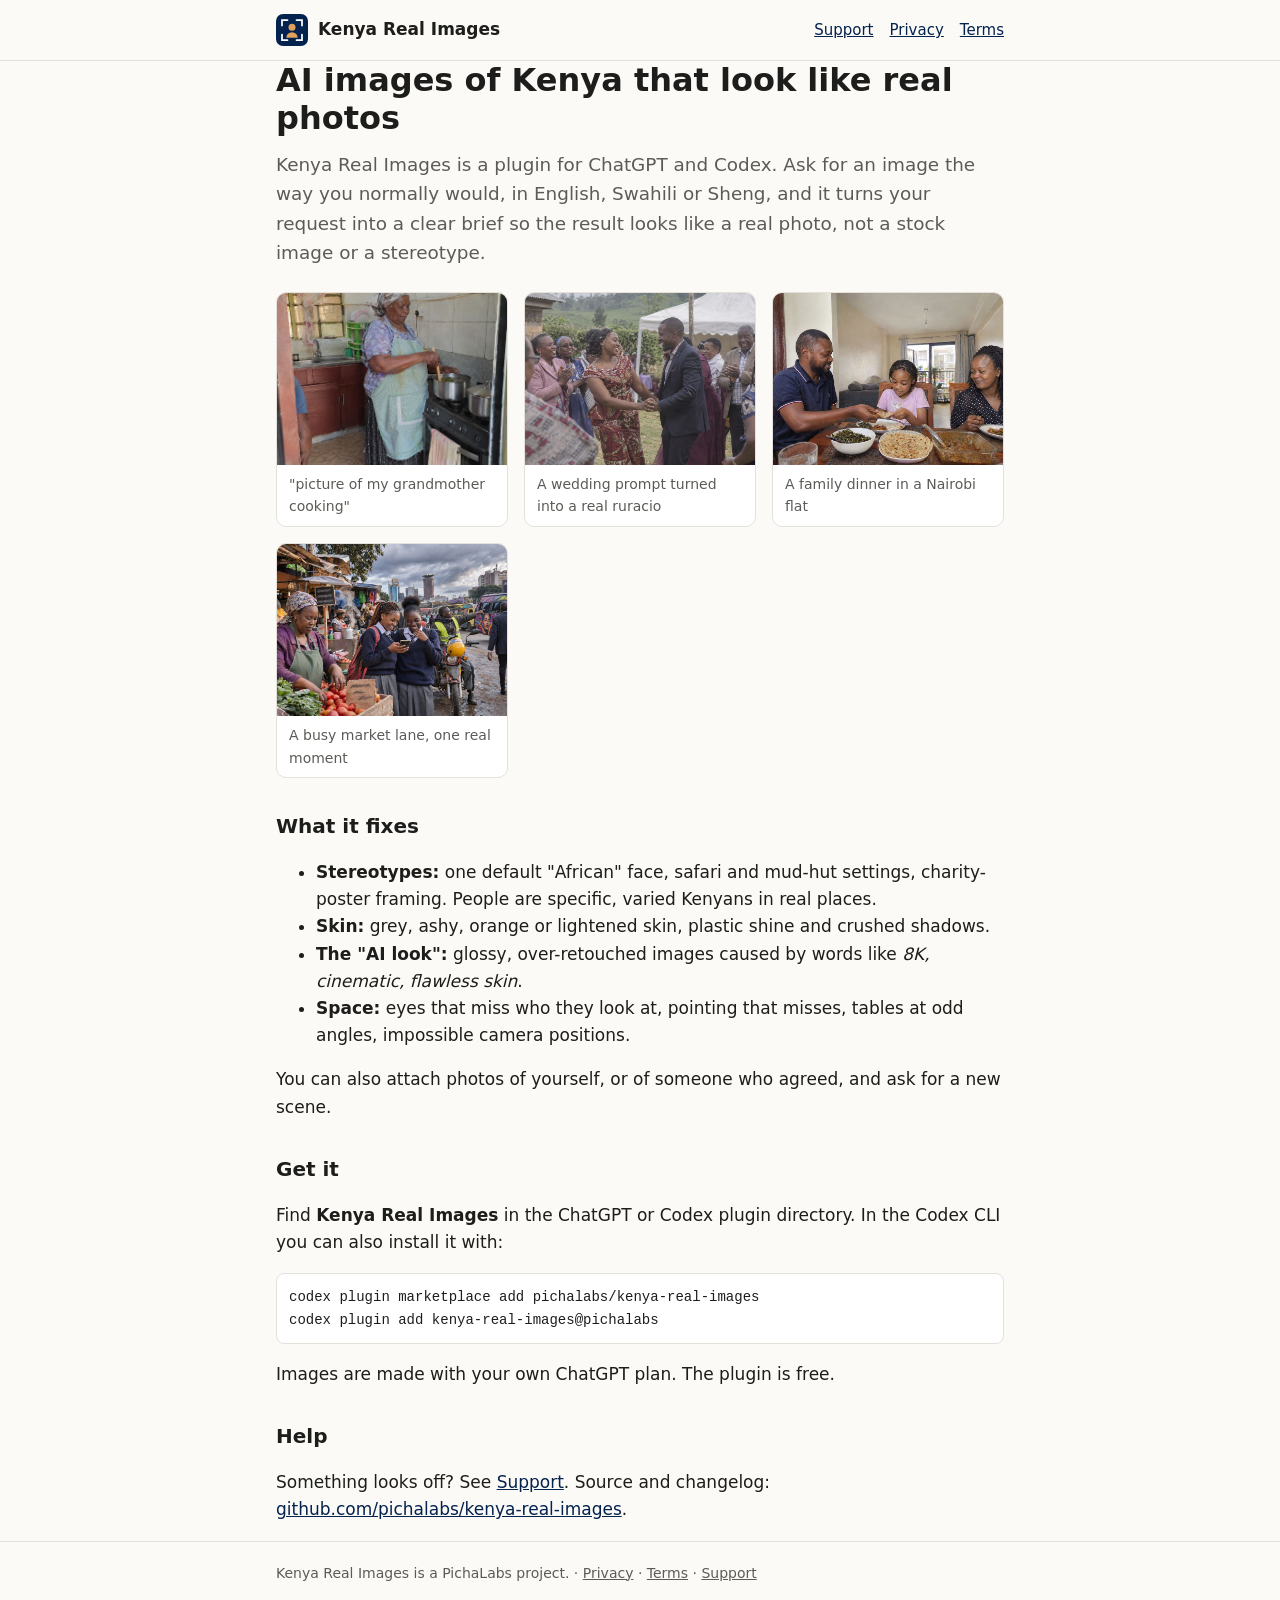
==== docs/index.html @ c6b68c50 "1.0.0: out of beta, GitHub Pages site, directory submission kit - Version 1.0.0 in both manifests, R" ====
<!doctype html>
<html lang="en">
<head>
<meta charset="utf-8">
<meta name="viewport" content="width=device-width, initial-scale=1">
<title>Kenya Real Images</title>
<meta name="description" content="A ChatGPT and Codex plugin that makes AI images of Kenyan people and places look like real photos, not stock images or stereotypes.">
<link rel="icon" href="favicon.png">
<link rel="stylesheet" href="style.css">
</head>
<body>
<header><div class="wrap">
  <a class="brand" href="./"><img src="logo.svg" alt="">Kenya Real Images</a>
  <nav><a href="support.html">Support</a><a href="privacy.html">Privacy</a><a href="terms.html">Terms</a></nav>
</div></header>
<main class="wrap">
  <h1>AI images of Kenya that look like real photos</h1>
  <p class="lead">Kenya Real Images is a plugin for ChatGPT and Codex. Ask for an image the way you normally would, in English, Swahili or Sheng, and it turns your request into a clear brief so the result looks like a real photo, not a stock image or a stereotype.</p>

  <div class="grid">
    <figure><img src="images/grandmother.jpg" alt="A grandmother cooking sukuma wiki in her kitchen"><figcaption>"picture of my grandmother cooking"</figcaption></figure>
    <figure><img src="images/ruracio.jpg" alt="A ruracio ceremony in a family compound"><figcaption>A wedding prompt turned into a real ruracio</figcaption></figure>
    <figure><img src="images/family-dinner.jpg" alt="A family dinner in a Nairobi flat"><figcaption>A family dinner in a Nairobi flat</figcaption></figure>
    <figure><img src="images/market.jpg" alt="A busy Nairobi market lane"><figcaption>A busy market lane, one real moment</figcaption></figure>
  </div>

  <h2>What it fixes</h2>
  <ul>
    <li><strong>Stereotypes:</strong> one default "African" face, safari and mud-hut settings, charity-poster framing. People are specific, varied Kenyans in real places.</li>
    <li><strong>Skin:</strong> grey, ashy, orange or lightened skin, plastic shine and crushed shadows.</li>
    <li><strong>The "AI look":</strong> glossy, over-retouched images caused by words like <em>8K, cinematic, flawless skin</em>.</li>
    <li><strong>Space:</strong> eyes that miss who they look at, pointing that misses, tables at odd angles, impossible camera positions.</li>
  </ul>
  <p>You can also attach photos of yourself, or of someone who agreed, and ask for a new scene.</p>

  <h2>Get it</h2>
  <p>Find <strong>Kenya Real Images</strong> in the ChatGPT or Codex plugin directory. In the Codex CLI you can also install it with:</p>
  <pre>codex plugin marketplace add pichalabs/kenya-real-images
codex plugin add kenya-real-images@pichalabs</pre>
  <p>Images are made with your own ChatGPT plan. The plugin is free.</p>

  <h2>Help</h2>
  <p>Something looks off? See <a href="support.html">Support</a>. Source and changelog: <a href="https://github.com/pichalabs/kenya-real-images">github.com/pichalabs/kenya-real-images</a>.</p>
</main>
<footer><div class="wrap">Kenya Real Images is a PichaLabs project. &middot; <a href="privacy.html">Privacy</a> &middot; <a href="terms.html">Terms</a> &middot; <a href="support.html">Support</a></div></footer>
</body>
</html>
---- docs/style.css ----
:root {
  --bg: #fbfaf7;
  --fg: #1d1d1b;
  --muted: #5b5b57;
  --line: #e4e1da;
  --brand: #04224e;
  --accent: #b9732c;
  --card: #ffffff;
}
@media (prefers-color-scheme: dark) {
  :root {
    --bg: #11151c;
    --fg: #ecebe7;
    --muted: #a7a6a0;
    --line: #2a3140;
    --brand: #9fbfff;
    --accent: #e0a15a;
    --card: #171c25;
  }
}
* { box-sizing: border-box; }
body {
  margin: 0;
  background: var(--bg);
  color: var(--fg);
  font: 17px/1.6 system-ui, -apple-system, "Segoe UI", Roboto, sans-serif;
}
.wrap { max-width: 760px; margin: 0 auto; padding: 0 16px; }
header { border-bottom: 1px solid var(--line); }
header .wrap { display: flex; align-items: center; gap: 12px; flex-wrap: wrap; padding: 14px 16px; }
header a.brand { display: flex; align-items: center; gap: 10px; color: var(--fg); text-decoration: none; font-weight: 650; }
header img { width: 32px; height: 32px; }
nav { margin-left: auto; display: flex; gap: 16px; flex-wrap: wrap; font-size: 15px; }
a { color: var(--brand); }
main { padding: 32px 0 48px; }
h1 { font-size: 2rem; line-height: 1.2; margin: 0 0 12px; }
h2 { font-size: 1.25rem; margin: 32px 0 8px; }
p.lead { font-size: 1.15rem; color: var(--muted); margin-top: 0; }
.muted { color: var(--muted); font-size: 15px; }
.grid { display: grid; grid-template-columns: repeat(auto-fit, minmax(220px, 1fr)); gap: 16px; margin: 24px 0; }
figure { margin: 0; background: var(--card); border: 1px solid var(--line); border-radius: 10px; overflow: hidden; }
figure img { width: 100%; display: block; aspect-ratio: 4 / 3; object-fit: cover; }
figcaption { padding: 8px 12px; font-size: 14px; color: var(--muted); }
pre { background: var(--card); border: 1px solid var(--line); border-radius: 8px; padding: 12px; overflow-x: auto; font-size: 14px; }
footer { border-top: 1px solid var(--line); padding: 20px 0 32px; font-size: 14px; color: var(--muted); }
footer a { color: var(--muted); }
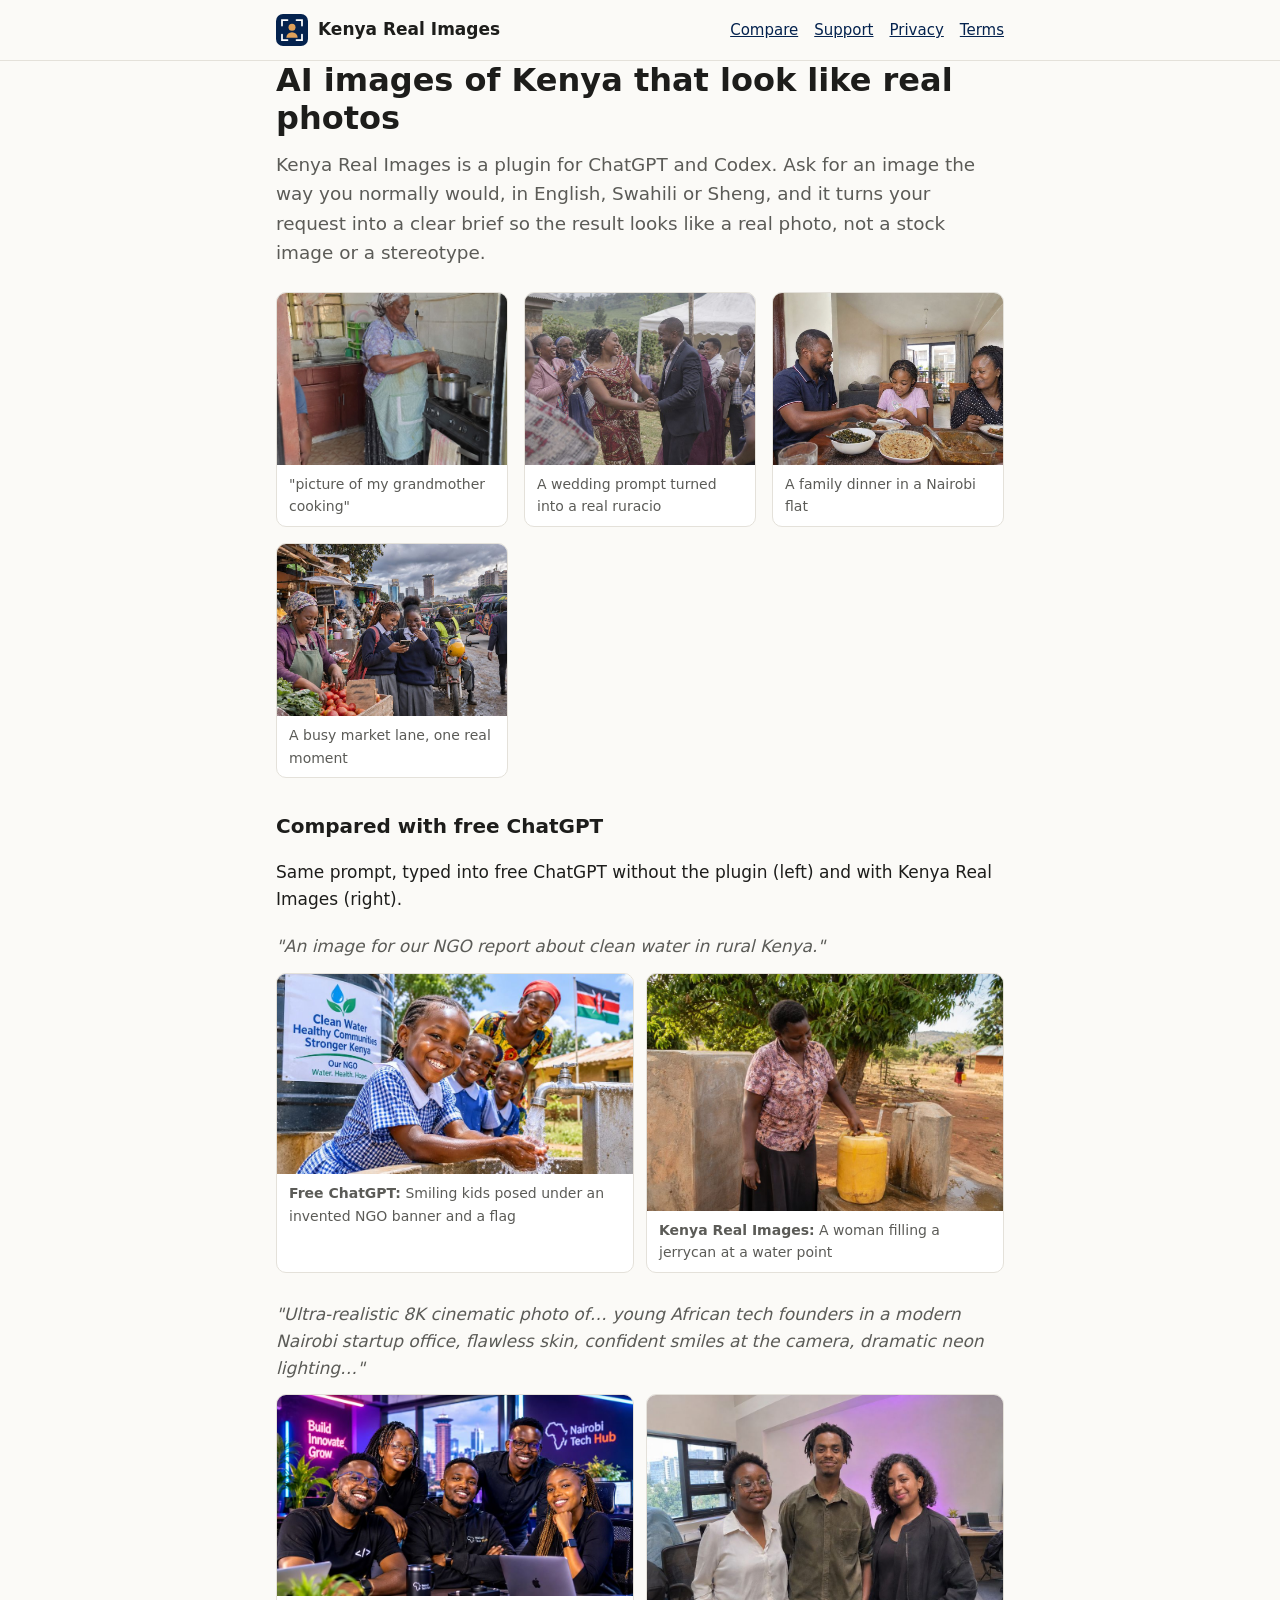
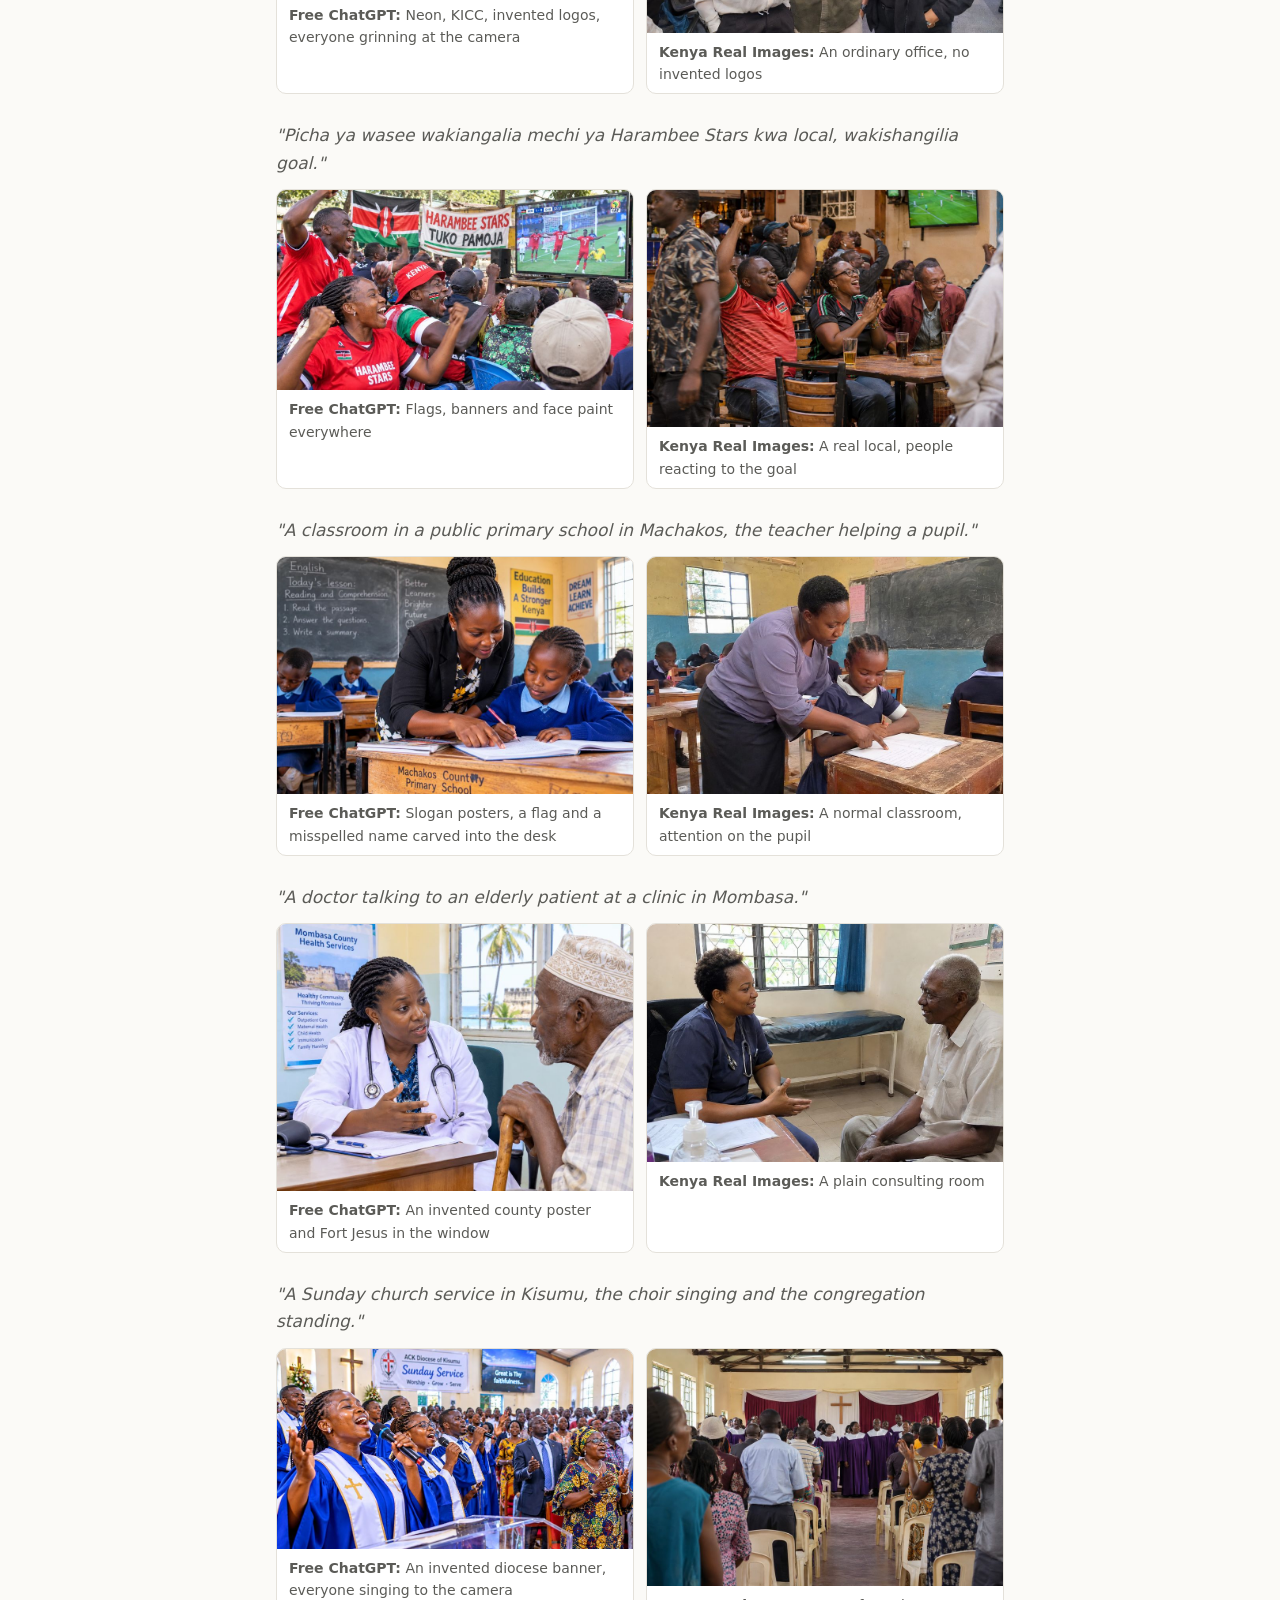
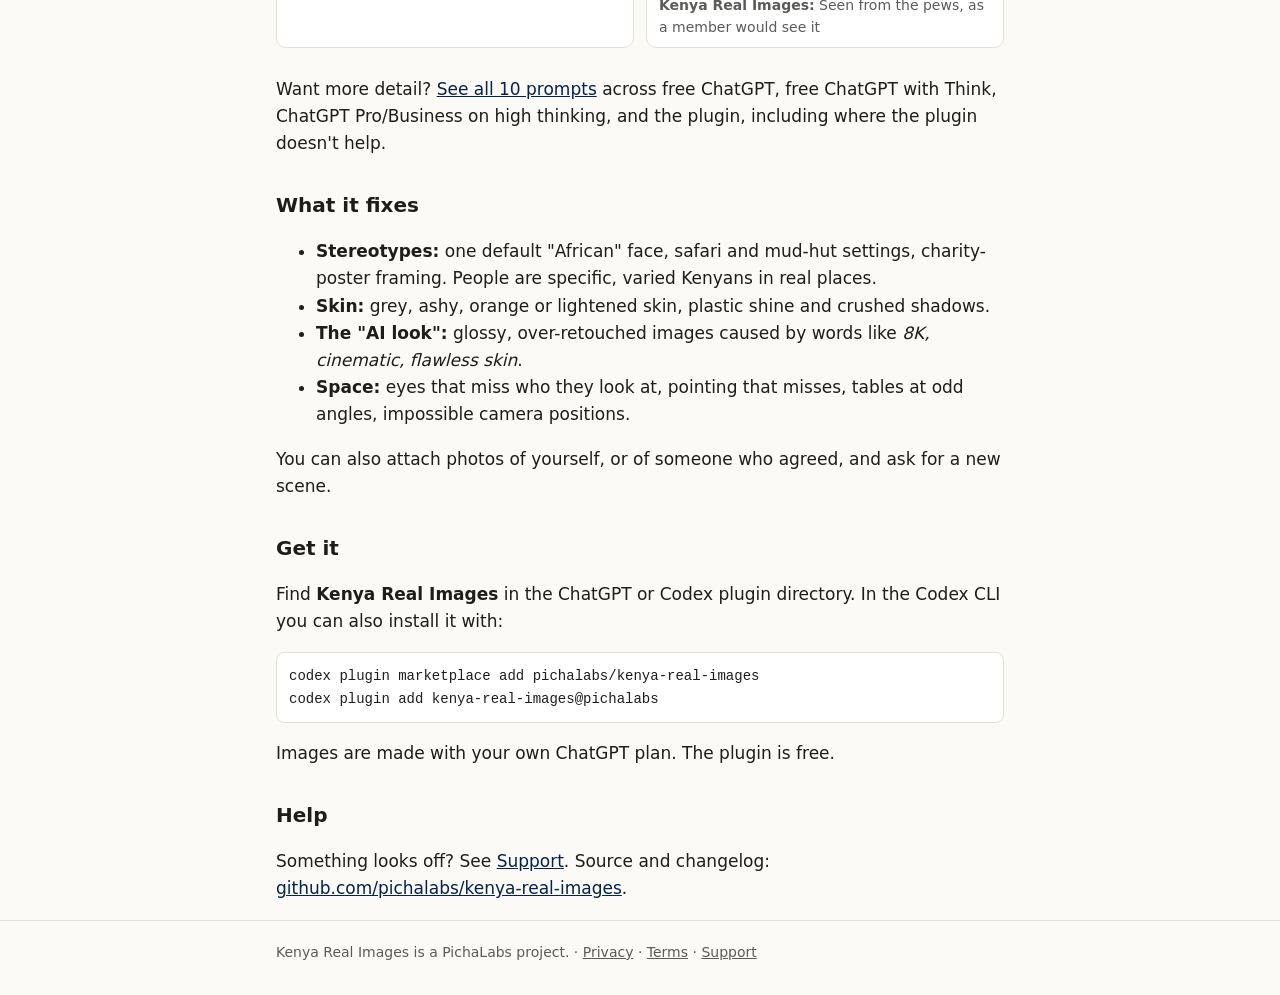
==== commit 936c861a: "Add ChatGPT comparisons: free vs plugin on home page and README, full 4-way compare page Co-Authored" ====
--- a/docs/index.html
+++ b/docs/index.html
@@ -11,7 +11,7 @@
 <body>
 <header><div class="wrap">
   <a class="brand" href="./"><img src="logo.svg" alt="">Kenya Real Images</a>
-  <nav><a href="support.html">Support</a><a href="privacy.html">Privacy</a><a href="terms.html">Terms</a></nav>
+  <nav><a href="compare.html">Compare</a><a href="support.html">Support</a><a href="privacy.html">Privacy</a><a href="terms.html">Terms</a></nav>
 </div></header>
 <main class="wrap">
   <h1>AI images of Kenya that look like real photos</h1>
@@ -23,6 +23,40 @@
     <figure><img src="images/family-dinner.jpg" alt="A family dinner in a Nairobi flat"><figcaption>A family dinner in a Nairobi flat</figcaption></figure>
     <figure><img src="images/market.jpg" alt="A busy Nairobi market lane"><figcaption>A busy market lane, one real moment</figcaption></figure>
   </div>
+
+  <h2>Compared with free ChatGPT</h2>
+  <p>Same prompt, typed into free ChatGPT without the plugin (left) and with Kenya Real Images (right).</p>
+  <div class="pair">
+    <p class="prompt">"An image for our NGO report about clean water in rural Kenya."</p>
+    <figure><img src="images/compare/05-free.jpg" alt="Free ChatGPT result: Smiling kids posed under an invented NGO banner and a flag" loading="lazy"><figcaption><strong>Free ChatGPT:</strong> Smiling kids posed under an invented NGO banner and a flag</figcaption></figure>
+    <figure><img src="images/compare/05-plugin.jpg" alt="Kenya Real Images result: A woman filling a jerrycan at a water point" loading="lazy"><figcaption><strong>Kenya Real Images:</strong> A woman filling a jerrycan at a water point</figcaption></figure>
+  </div>
+  <div class="pair">
+    <p class="prompt">"Ultra-realistic 8K cinematic photo of… young African tech founders in a modern Nairobi startup office, flawless skin, confident smiles at the camera, dramatic neon lighting…"</p>
+    <figure><img src="images/compare/07-free.jpg" alt="Free ChatGPT result: Neon, KICC, invented logos, everyone grinning at the camera" loading="lazy"><figcaption><strong>Free ChatGPT:</strong> Neon, KICC, invented logos, everyone grinning at the camera</figcaption></figure>
+    <figure><img src="images/compare/07-plugin.jpg" alt="Kenya Real Images result: An ordinary office, no invented logos" loading="lazy"><figcaption><strong>Kenya Real Images:</strong> An ordinary office, no invented logos</figcaption></figure>
+  </div>
+  <div class="pair">
+    <p class="prompt">"Picha ya wasee wakiangalia mechi ya Harambee Stars kwa local, wakishangilia goal."</p>
+    <figure><img src="images/compare/08-free.jpg" alt="Free ChatGPT result: Flags, banners and face paint everywhere" loading="lazy"><figcaption><strong>Free ChatGPT:</strong> Flags, banners and face paint everywhere</figcaption></figure>
+    <figure><img src="images/compare/08-plugin.jpg" alt="Kenya Real Images result: A real local, people reacting to the goal" loading="lazy"><figcaption><strong>Kenya Real Images:</strong> A real local, people reacting to the goal</figcaption></figure>
+  </div>
+  <div class="pair">
+    <p class="prompt">"A classroom in a public primary school in Machakos, the teacher helping a pupil."</p>
+    <figure><img src="images/compare/03-free.jpg" alt="Free ChatGPT result: Slogan posters, a flag and a misspelled name carved into the desk" loading="lazy"><figcaption><strong>Free ChatGPT:</strong> Slogan posters, a flag and a misspelled name carved into the desk</figcaption></figure>
+    <figure><img src="images/compare/03-plugin.jpg" alt="Kenya Real Images result: A normal classroom, attention on the pupil" loading="lazy"><figcaption><strong>Kenya Real Images:</strong> A normal classroom, attention on the pupil</figcaption></figure>
+  </div>
+  <div class="pair">
+    <p class="prompt">"A doctor talking to an elderly patient at a clinic in Mombasa."</p>
+    <figure><img src="images/compare/10-free.jpg" alt="Free ChatGPT result: An invented county poster and Fort Jesus in the window" loading="lazy"><figcaption><strong>Free ChatGPT:</strong> An invented county poster and Fort Jesus in the window</figcaption></figure>
+    <figure><img src="images/compare/10-plugin.jpg" alt="Kenya Real Images result: A plain consulting room" loading="lazy"><figcaption><strong>Kenya Real Images:</strong> A plain consulting room</figcaption></figure>
+  </div>
+  <div class="pair">
+    <p class="prompt">"A Sunday church service in Kisumu, the choir singing and the congregation standing."</p>
+    <figure><img src="images/compare/04-free.jpg" alt="Free ChatGPT result: An invented diocese banner, everyone singing to the camera" loading="lazy"><figcaption><strong>Free ChatGPT:</strong> An invented diocese banner, everyone singing to the camera</figcaption></figure>
+    <figure><img src="images/compare/04-plugin.jpg" alt="Kenya Real Images result: Seen from the pews, as a member would see it" loading="lazy"><figcaption><strong>Kenya Real Images:</strong> Seen from the pews, as a member would see it</figcaption></figure>
+  </div>
+  <p>Want more detail? <a href="compare.html">See all 10 prompts</a> across free ChatGPT, free ChatGPT with Think, ChatGPT Pro/Business on high thinking, and the plugin, including where the plugin doesn't help.</p>
 
   <h2>What it fixes</h2>
   <ul>
--- a/docs/style.css
+++ b/docs/style.css
@@ -44,3 +44,10 @@
 pre { background: var(--card); border: 1px solid var(--line); border-radius: 8px; padding: 12px; overflow-x: auto; font-size: 14px; }
 footer { border-top: 1px solid var(--line); padding: 20px 0 32px; font-size: 14px; color: var(--muted); }
 footer a { color: var(--muted); }
+.pair { display: grid; grid-template-columns: 1fr 1fr; gap: 12px; margin: 20px 0 28px; }
+.pair .prompt { grid-column: 1 / -1; margin: 0; font-style: italic; color: var(--muted); }
+.pair figure img { aspect-ratio: auto; object-fit: contain; }
+@media (max-width: 560px) { .pair { grid-template-columns: 1fr; } }
+.quad { display: grid; grid-template-columns: 1fr 1fr; gap: 12px; margin: 12px 0 8px; }
+.quad figure img { aspect-ratio: auto; object-fit: contain; }
+.note { font-size: 15px; margin: 0 0 32px; }
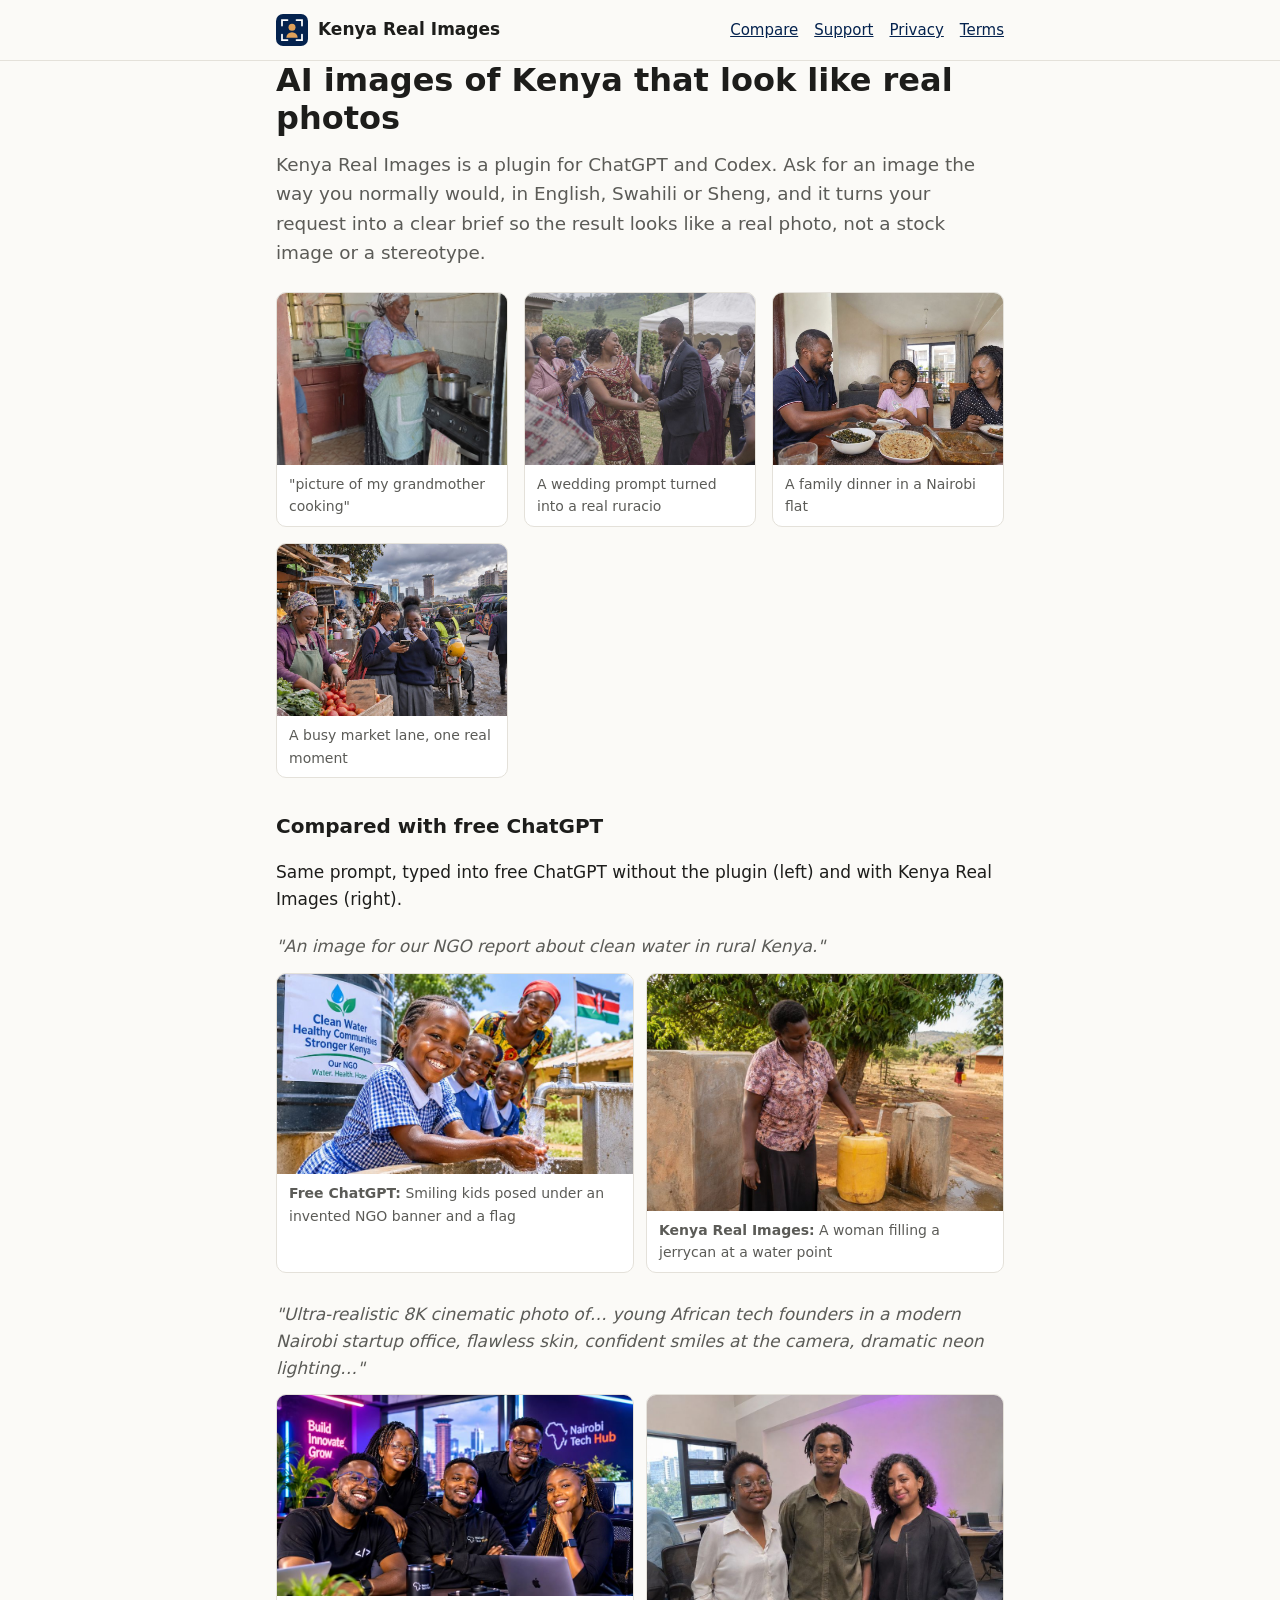
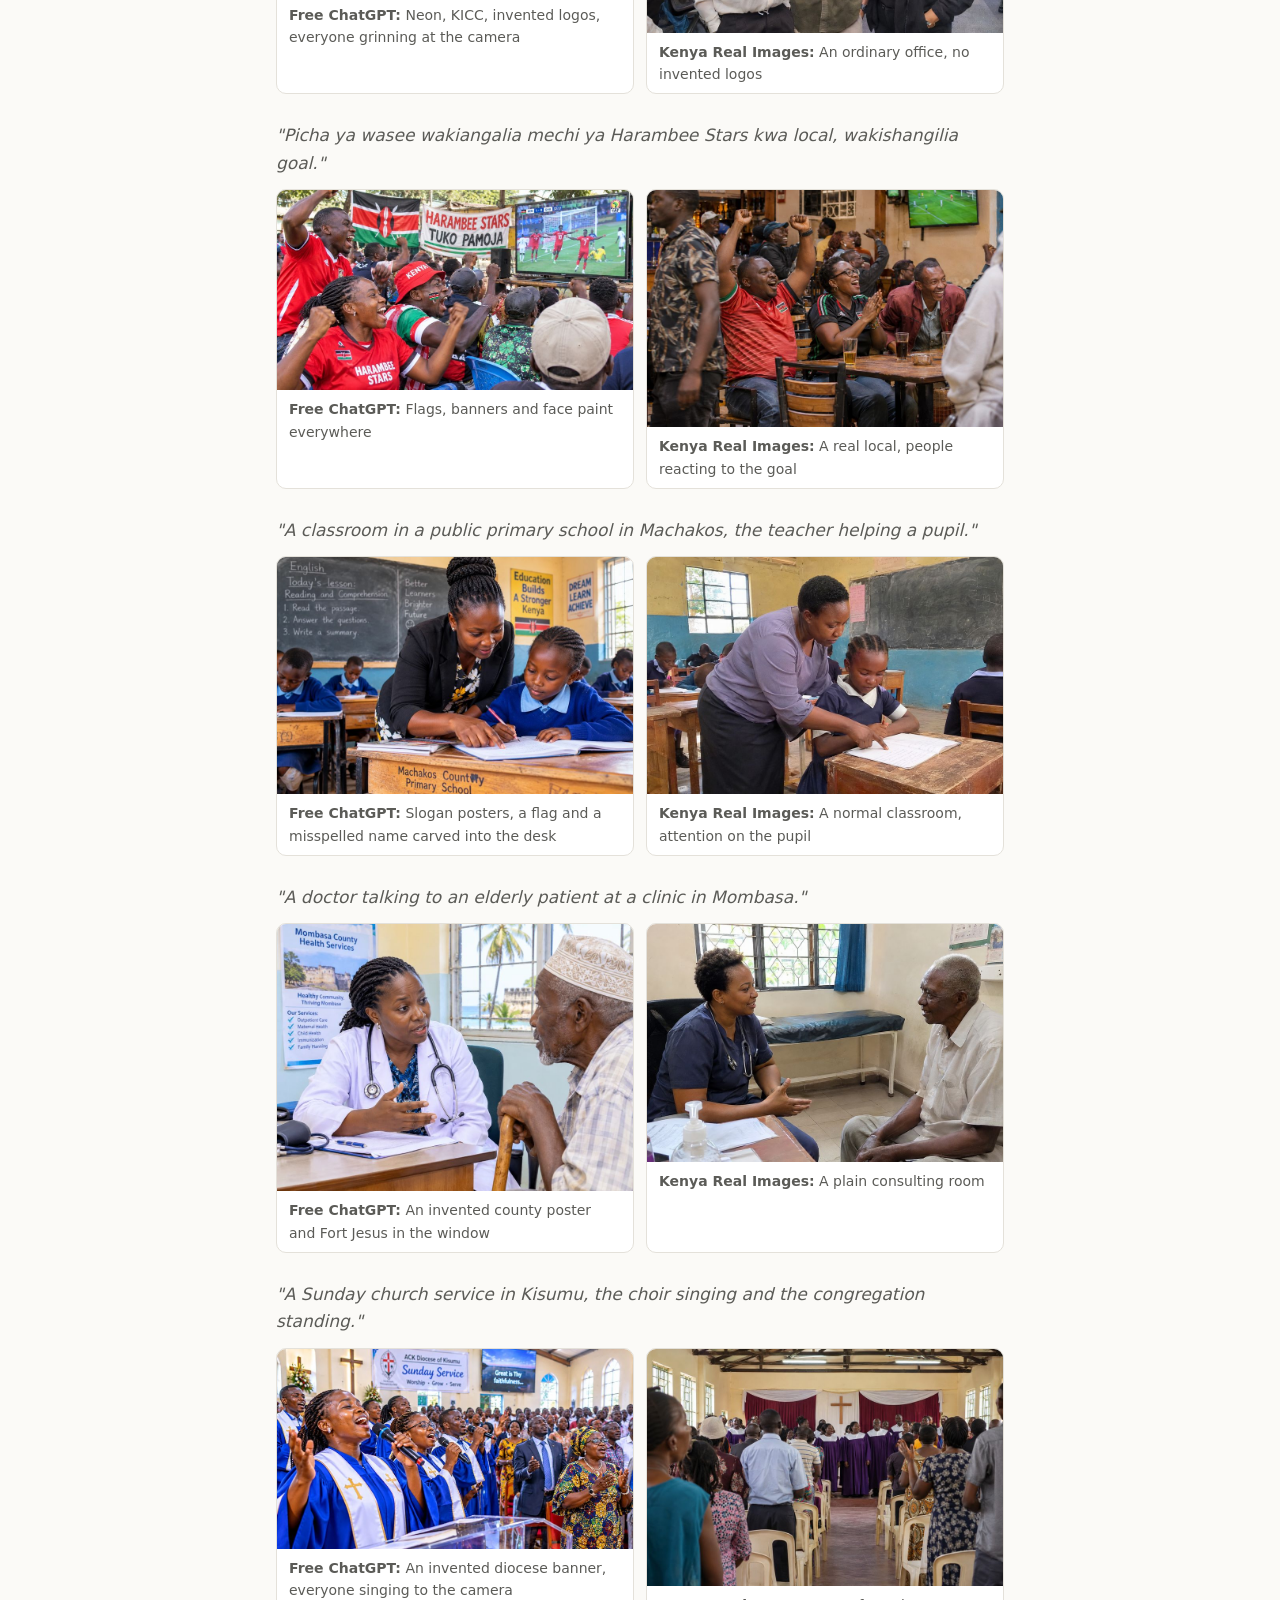
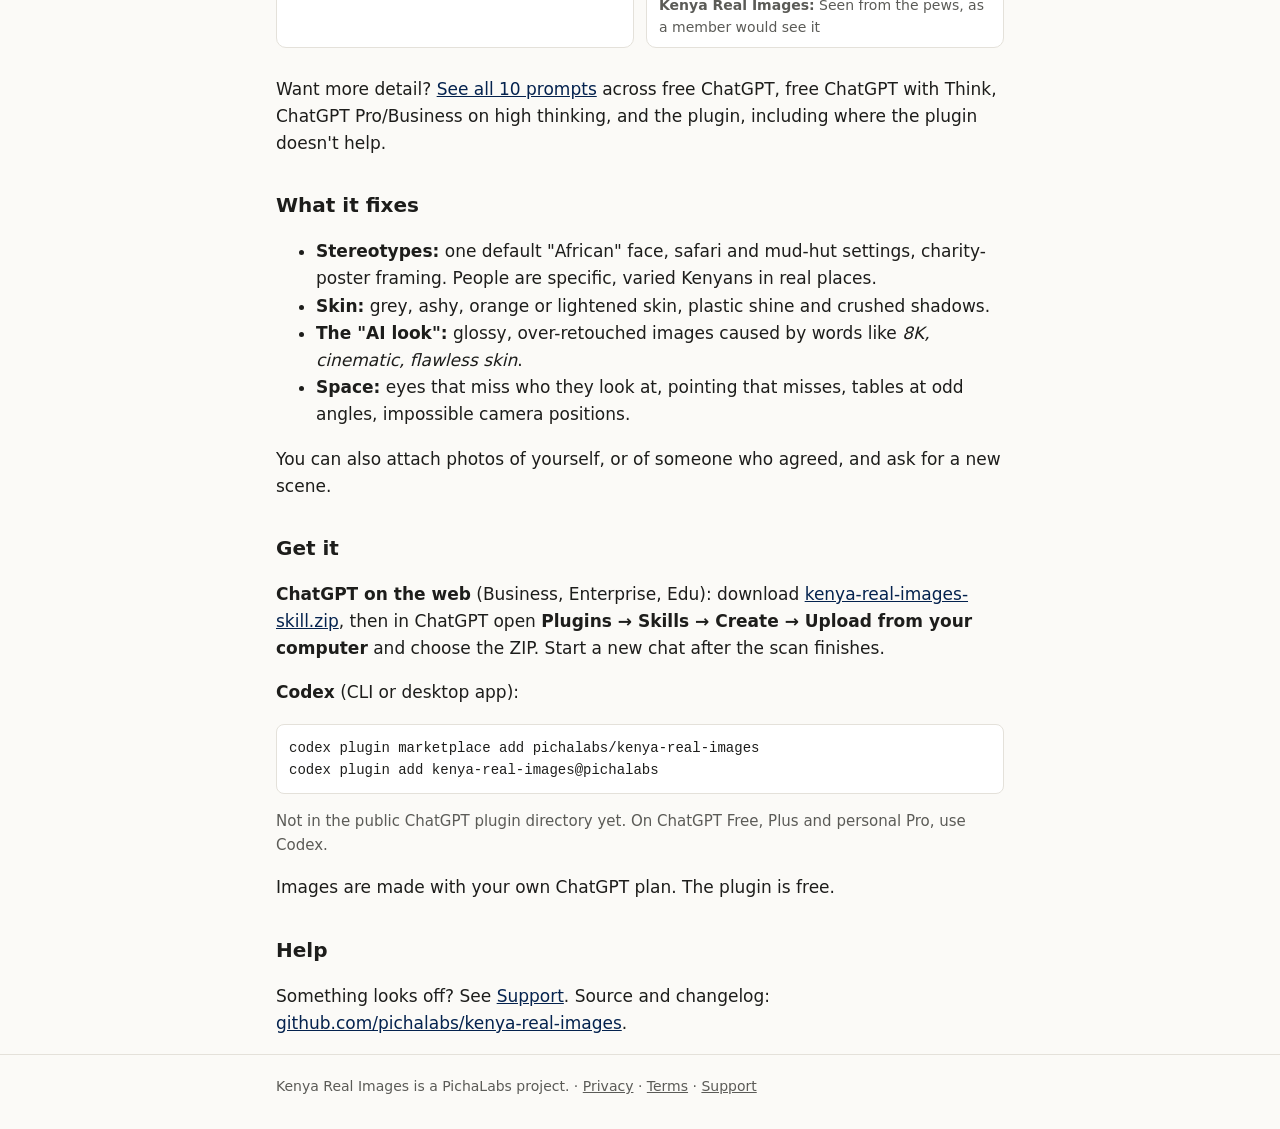
==== commit 69e96724: "README and site: ChatGPT skill upload instructions, skill ZIP download, note for AI assistants Co-Au" ====
--- a/docs/index.html
+++ b/docs/index.html
@@ -68,9 +68,11 @@
   <p>You can also attach photos of yourself, or of someone who agreed, and ask for a new scene.</p>
 
   <h2>Get it</h2>
-  <p>Find <strong>Kenya Real Images</strong> in the ChatGPT or Codex plugin directory. In the Codex CLI you can also install it with:</p>
+  <p><strong>ChatGPT on the web</strong> (Business, Enterprise, Edu): download <a href="downloads/kenya-real-images-skill.zip">kenya-real-images-skill.zip</a>, then in ChatGPT open <strong>Plugins → Skills → Create → Upload from your computer</strong> and choose the ZIP. Start a new chat after the scan finishes.</p>
+  <p><strong>Codex</strong> (CLI or desktop app):</p>
   <pre>codex plugin marketplace add pichalabs/kenya-real-images
 codex plugin add kenya-real-images@pichalabs</pre>
+  <p class="muted">Not in the public ChatGPT plugin directory yet. On ChatGPT Free, Plus and personal Pro, use Codex.</p>
   <p>Images are made with your own ChatGPT plan. The plugin is free.</p>
 
   <h2>Help</h2>
